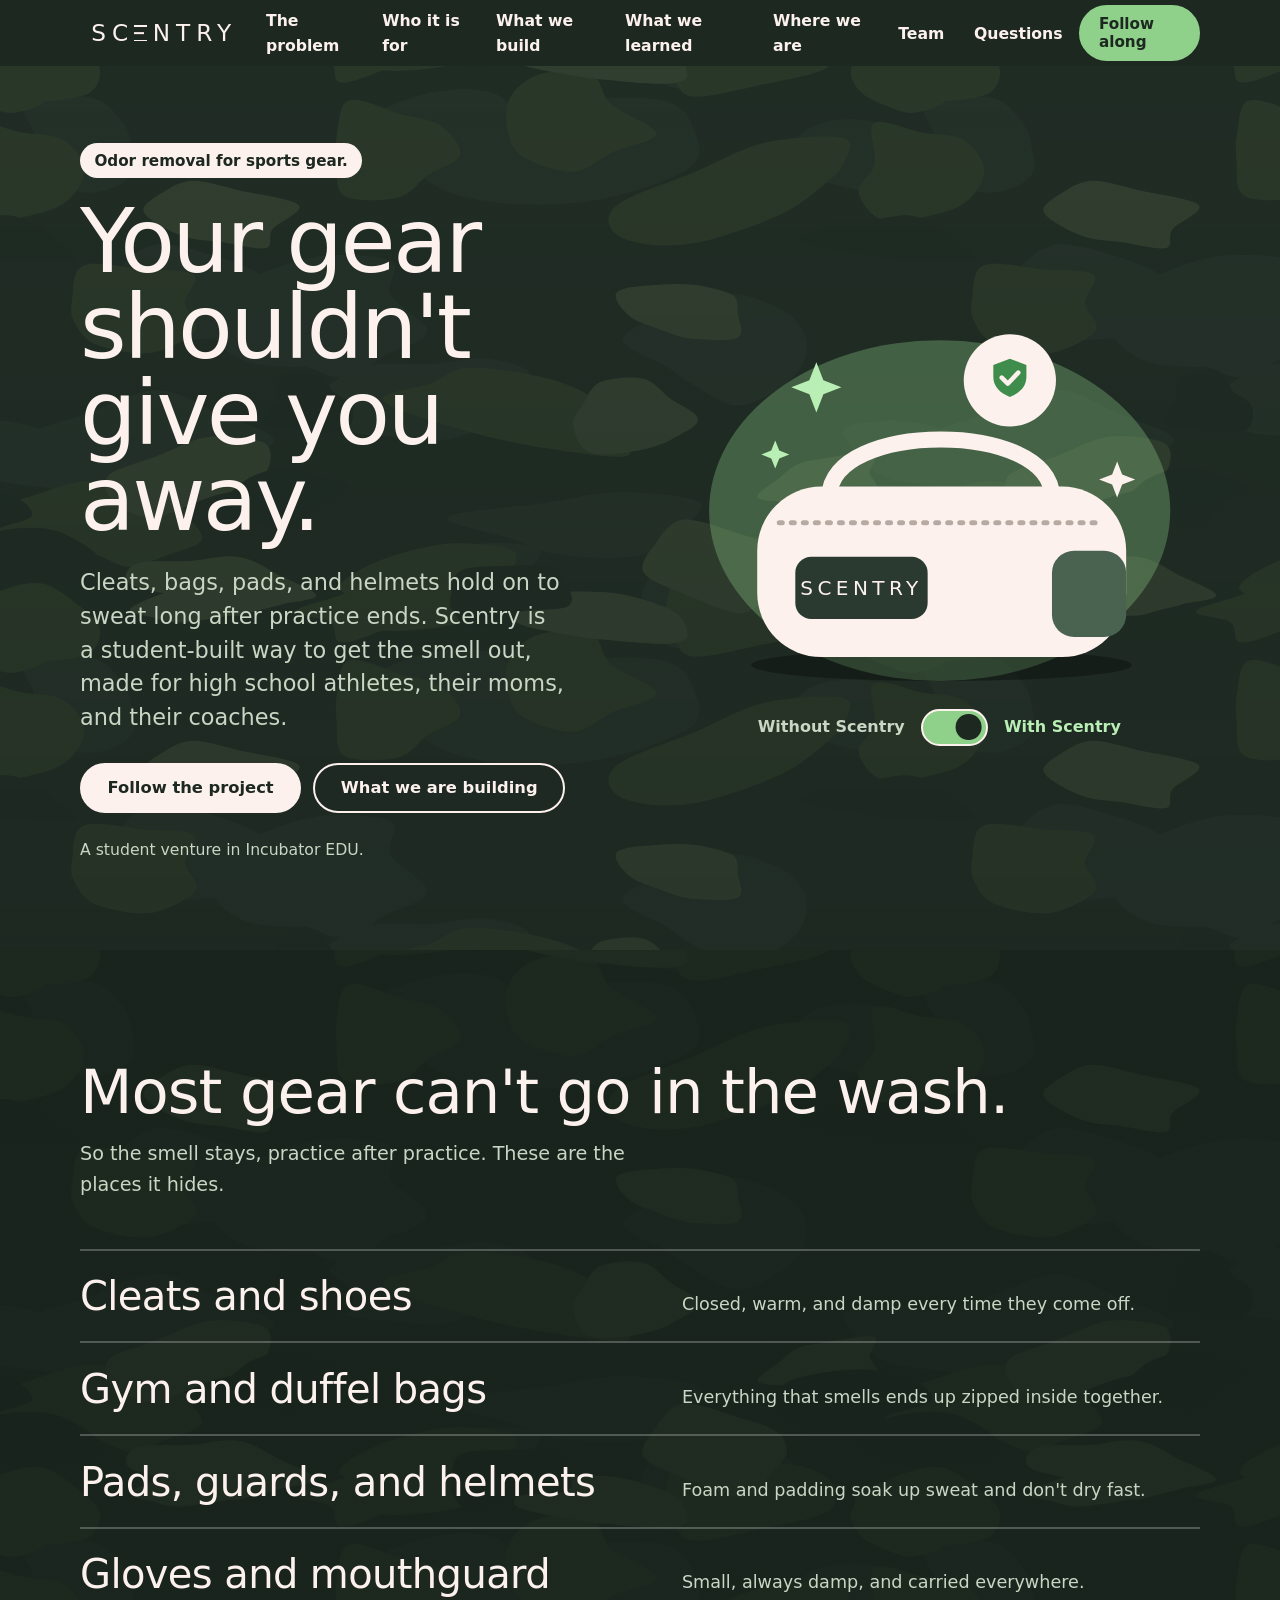
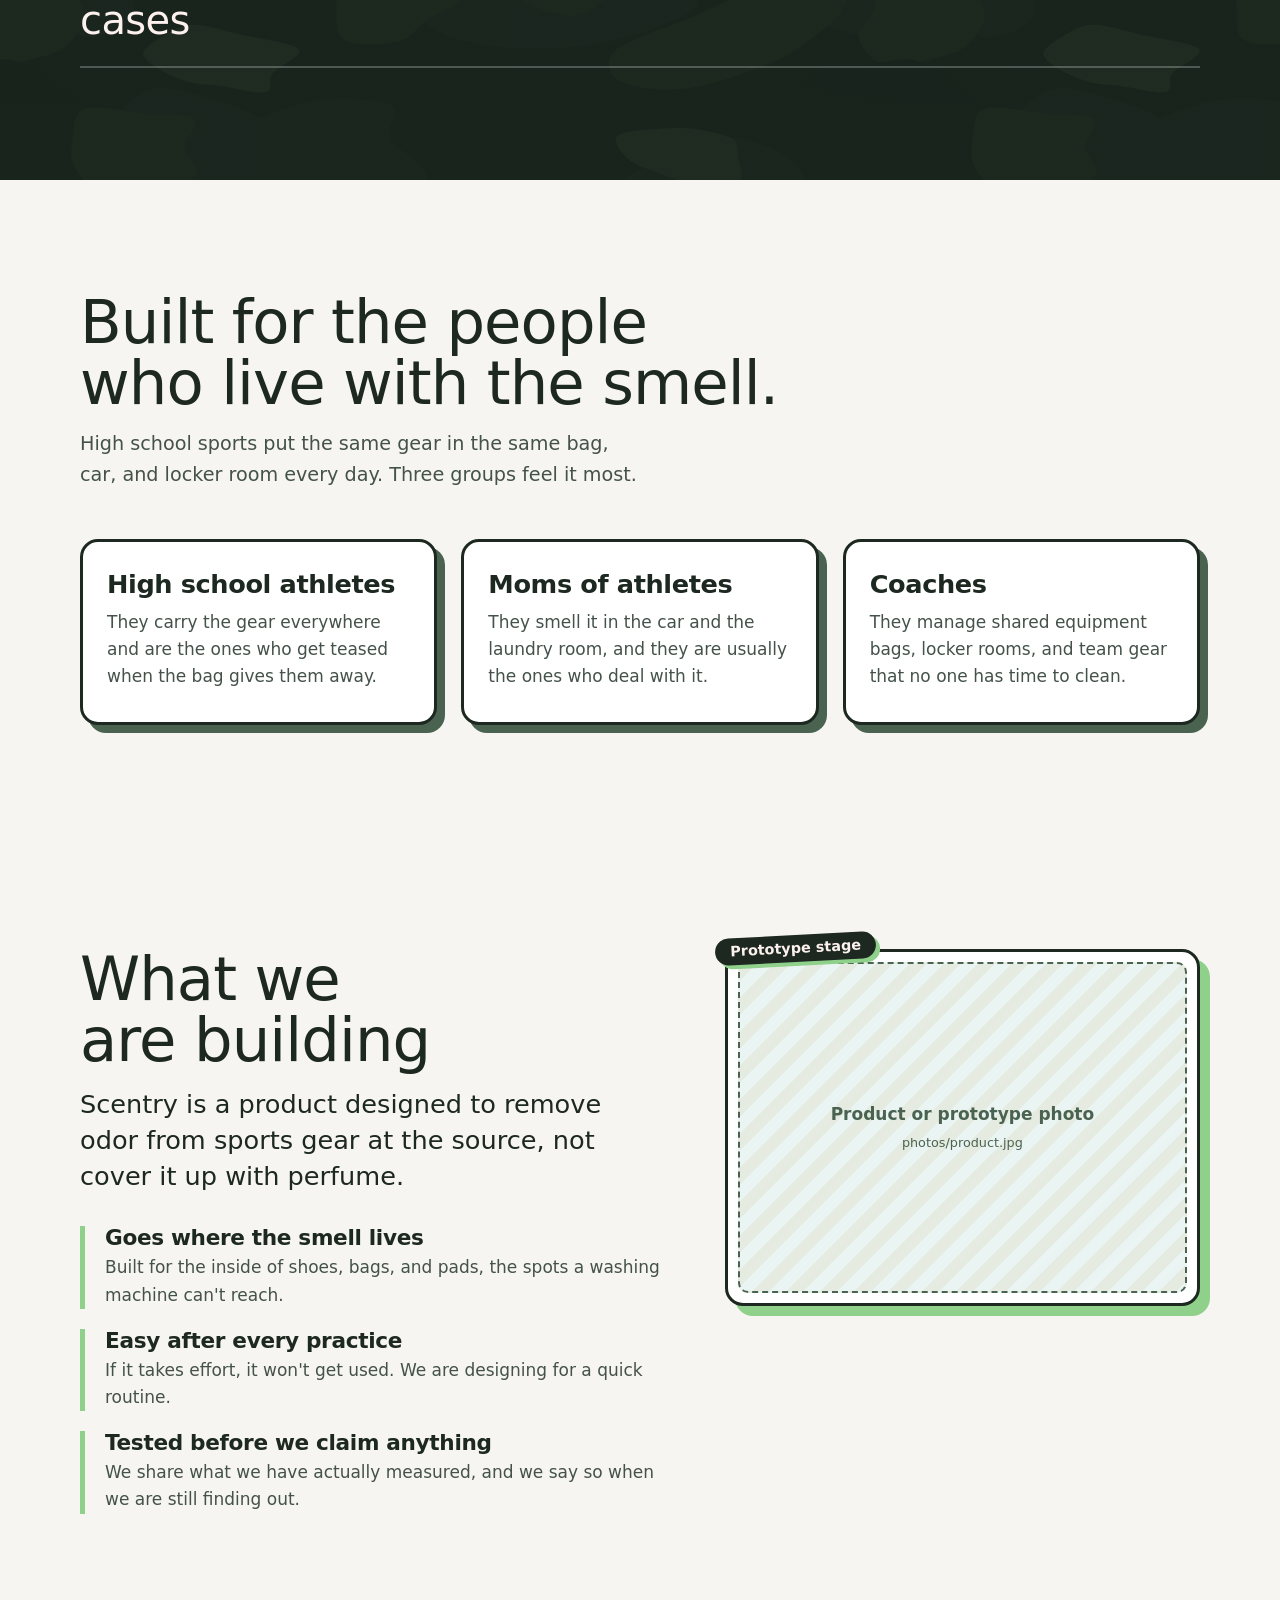
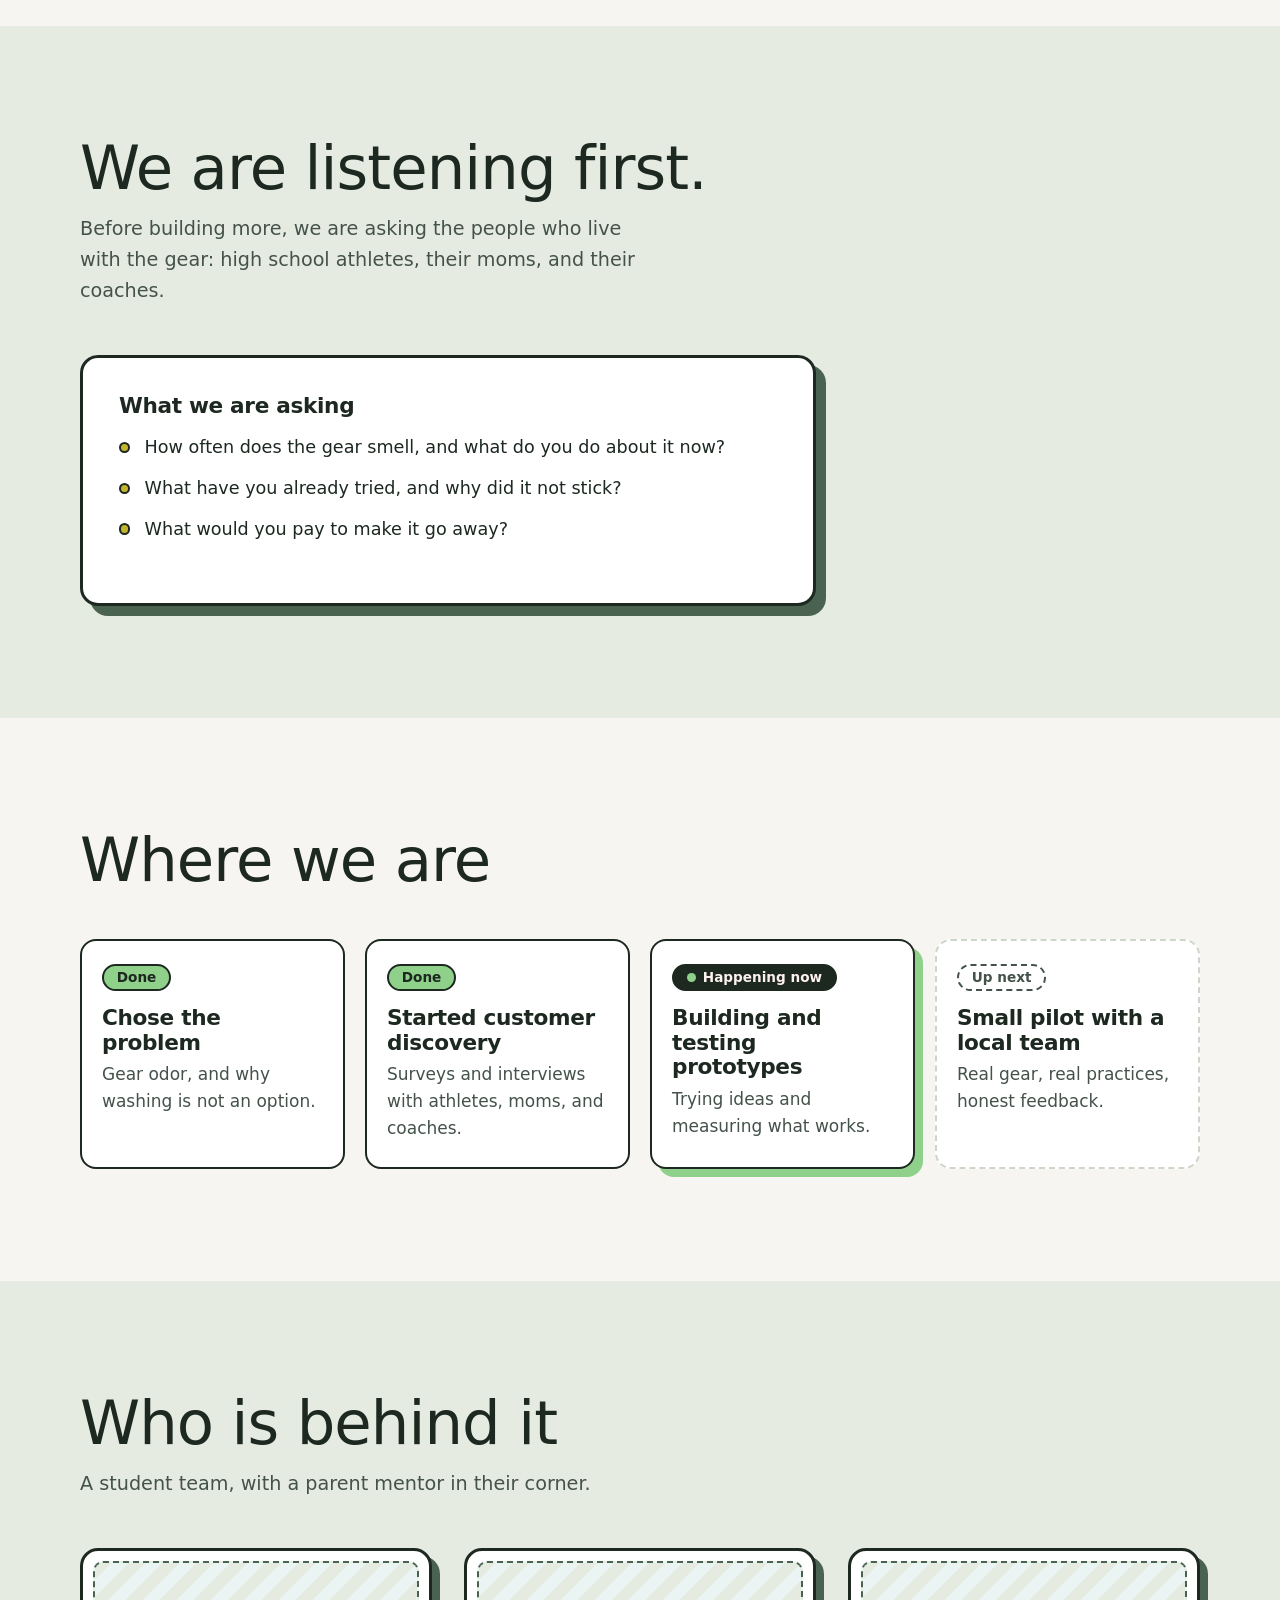
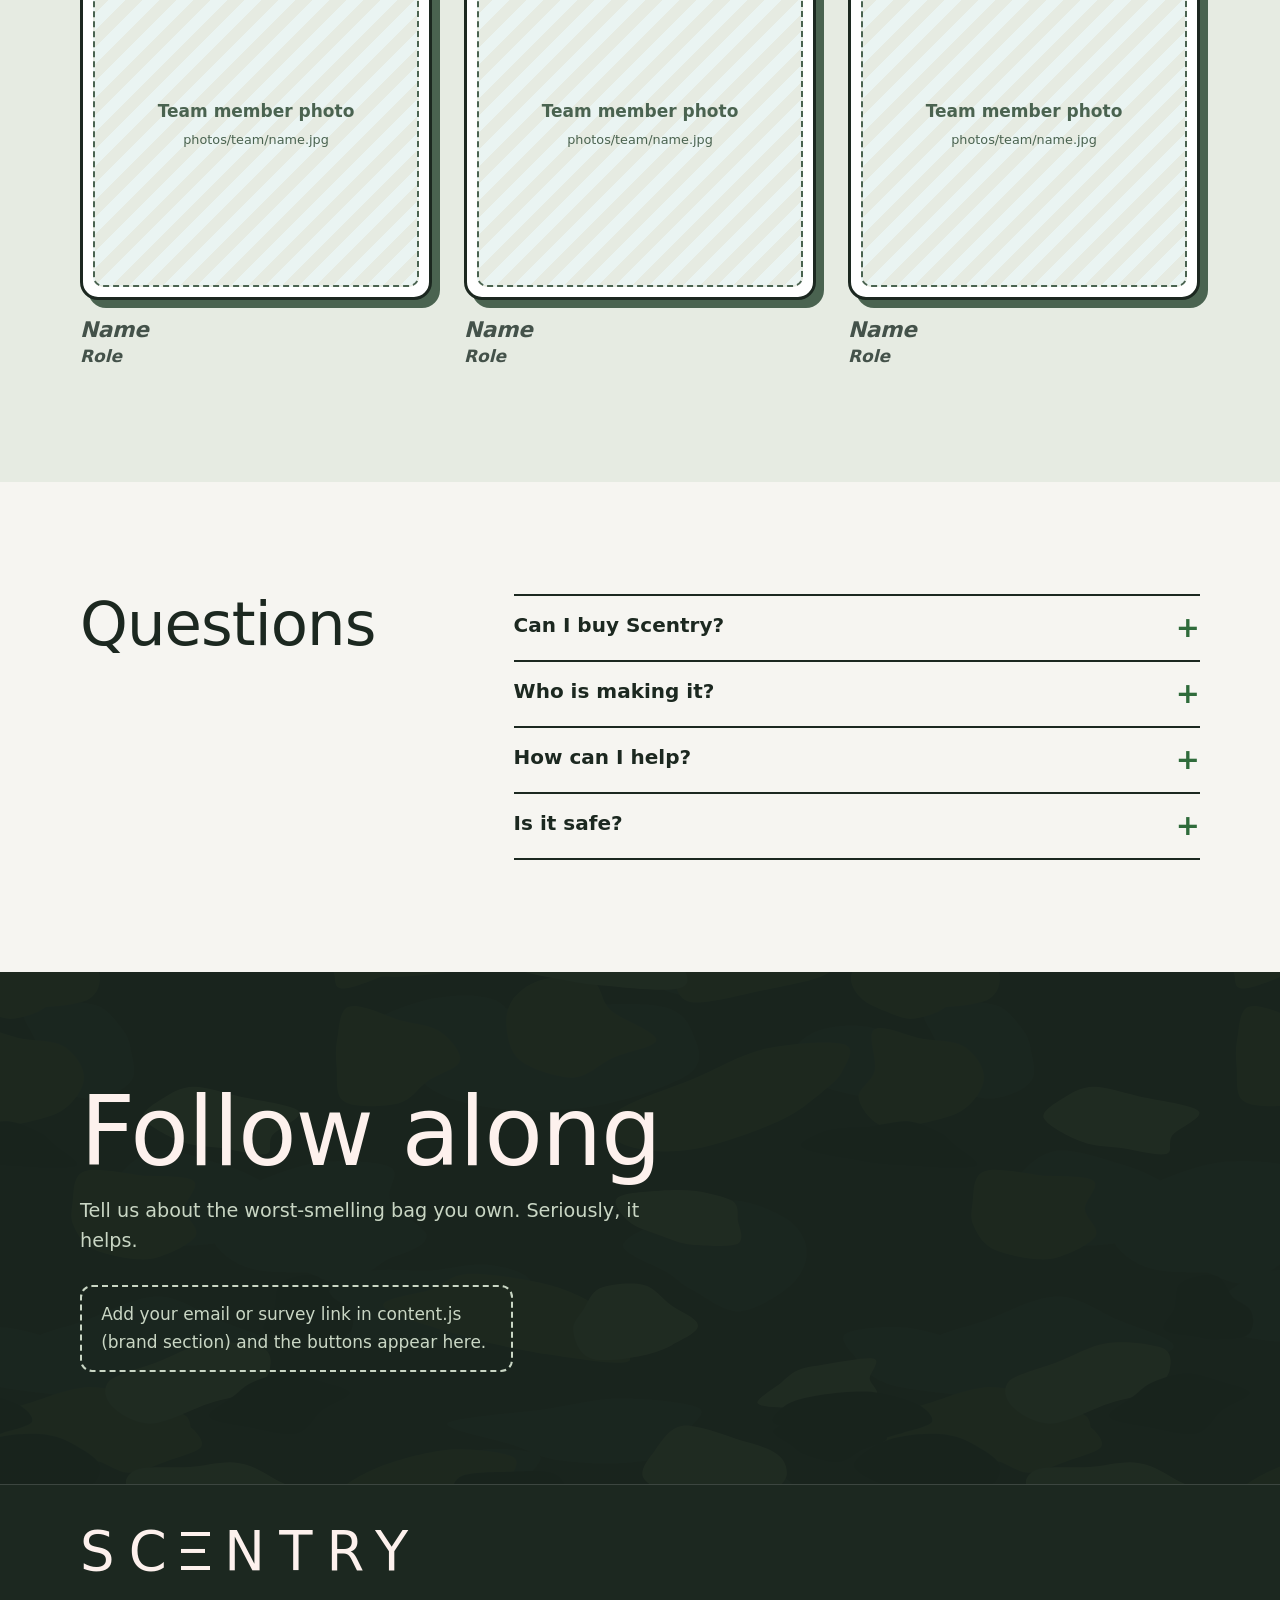
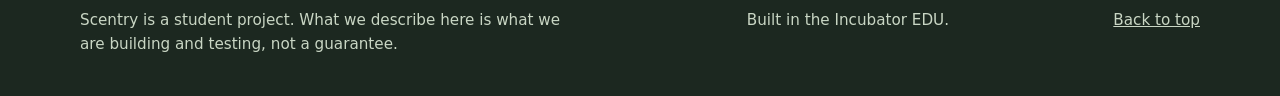
==== index.html @ 091996a0 "Add files via upload" ====
<!doctype html>
<html lang="en">
<head>
  <meta charset="utf-8">
  <meta name="viewport" content="width=device-width, initial-scale=1">
  <title>Scentry | Odor removal for sports gear</title>
  <meta name="description" content="Scentry is a student-built product to remove odor from sports gear: cleats, bags, pads, and helmets. Follow the project and help shape it.">
  <meta name="theme-color" content="#1c2820">
  <meta property="og:type" content="website">
  <meta property="og:title" content="Scentry: odor removal for sports gear">
  <meta property="og:description" content="A student-built way to get the smell out of cleats, bags, pads, and helmets.">
  <link rel="icon" href="data:image/svg+xml,%3Csvg xmlns='http://www.w3.org/2000/svg' viewBox='0 0 32 32'%3E%3Crect width='32' height='32' rx='8' fill='%231c2820'/%3E%3Cpath d='M16 6l9 3.4v6.3c0 5.2-3.6 8.9-9 10.9-5.4-2-9-5.7-9-10.9V9.4z' fill='%238fd08a'/%3E%3Cpath d='M11.6 16l3.2 3.2 5.8-6' fill='none' stroke='%231c2820' stroke-width='2.6' stroke-linecap='round' stroke-linejoin='round'/%3E%3C/svg%3E">
  <link rel="preload" href="fonts/jost-latin-wght-normal.woff2" as="font" type="font/woff2" crossorigin>
  <link rel="stylesheet" href="styles.css">
</head>
<body>
  <div id="app"></div>
  <noscript><p style="padding:2rem;font-family:sans-serif">Scentry is a student-built product to remove odor from sports gear. This site needs JavaScript to display.</p></noscript>
  <script src="content.js"></script>
  <script src="script.js"></script>
</body>
</html>
---- styles.css ----
/* Scentry site styles. You normally never need to edit this file. */
@font-face { font-family: "Jost"; src: url("fonts/jost-latin-wght-normal.woff2") format("woff2"); font-weight: 100 900; font-display: swap; }
@font-face { font-family: "Figtree"; src: url("fonts/figtree-latin-wght-normal.woff2") format("woff2"); font-weight: 300 900; font-display: swap; }

:root {
  --ink: #1c2820; --ink-2: #2b3a30; --ink-3: #4a6350;
  --fresh: #8fd08a; --fresh-deep: #2f6b3b; --funk: #c3b52e;
  --ground: #f6f5f1; --tint: #e6ebe2; --card: #ffffff; --line: #cdd6c8;
  --paper: #fdf1ed; /* the warm white from the logo */
  --text: #1c2820; --muted: #44524a; --on-dark: #fdf1ed; --on-dark-muted: #c9d6c4;
  --font-display: "Jost", "Century Gothic", system-ui, sans-serif;
  --font-body: "Figtree", system-ui, -apple-system, "Segoe UI", sans-serif;
  --spring: cubic-bezier(0.34, 1.56, 0.64, 1);
  --gutter: clamp(1.25rem, 4vw, 2.5rem);
  --camo: url("camo.svg");
}
*, *::before, *::after { box-sizing: border-box; }
html { scroll-behavior: smooth; -webkit-text-size-adjust: 100%; }
body { margin: 0; background: var(--ground); color: var(--text); font: 400 1.0625rem/1.6 var(--font-body); -webkit-font-smoothing: antialiased; }
img, svg { display: block; max-width: 100%; }
h1, h2, h3, p, ul, ol, figure, blockquote { margin: 0; }
ul, ol { padding: 0; list-style: none; }
a { color: inherit; }
[id] { scroll-margin-top: 4.5rem; }
:focus-visible { outline: 3px solid var(--fresh); outline-offset: 3px; border-radius: 4px; }
.dark :focus-visible, .site-header :focus-visible, .hero :focus-visible { outline-color: #b9efb4; }
.sr-only { position: absolute; width: 1px; height: 1px; overflow: hidden; clip: rect(0 0 0 0); white-space: nowrap; }
.skip { position: absolute; left: 1rem; top: -4rem; z-index: 100; padding: 0.7rem 1rem; background: #fff; color: var(--ink); border-radius: 8px; transition: top 0.2s; }
.skip:focus { top: 1rem; }
.wrap { width: min(1120px, 100% - 2 * var(--gutter)); margin-inline: auto; }

h1, h2, h3 { font-family: var(--font-display); letter-spacing: -0.015em; }
h2 { font-size: clamp(2.2rem, 5.2vw, 3.8rem); font-weight: 500; line-height: 1; margin-bottom: 1rem; text-wrap: balance; }
h3 { font-size: 1.35rem; font-weight: 600; line-height: 1.15; }
.lead { font-size: clamp(1.25rem, 2.2vw, 1.6rem); line-height: 1.4; max-width: 34ch; margin: 0.25rem 0 2rem; font-weight: 500; }
.intro { max-width: 46ch; font-size: 1.2rem; color: var(--muted); }
.dark .intro { color: var(--on-dark-muted); }
.section { padding-block: clamp(4rem, 9vw, 7rem); }
.section-head { margin-bottom: clamp(2rem, 4vw, 3rem); }
.tint { background: var(--tint); }
.dark { background: linear-gradient(rgba(20, 30, 24, 0.8), rgba(20, 30, 24, 0.8)), var(--camo) var(--ink); background-size: auto, 900px auto; color: var(--on-dark); }

/* Buttons */
.btn { display: inline-block; padding: 0.85rem 1.6rem; border: 2px solid var(--ink); border-radius: 999px; background: var(--ink); color: var(--on-dark); font: 700 1.02rem/1.2 var(--font-body); text-decoration: none; cursor: pointer; transition: transform 0.25s var(--spring), background-color 0.2s, color 0.2s; }
.btn:hover { transform: translateY(-3px) rotate(-1deg); background: var(--ink-2); }
.btn-ghost { background: transparent; color: var(--ink); }
.btn-ghost:hover { background: var(--ink); color: var(--on-dark); }
.btn-light { background: var(--fresh); border-color: var(--fresh); color: var(--ink); }
.btn-light:hover { background: #b0e5ac; }
.btn-ghost-light { background: transparent; border-color: var(--on-dark); color: var(--on-dark); }
.btn-ghost-light:hover { background: var(--on-dark); color: var(--ink); }
.btn-small { padding: 0.5rem 1.1rem; font-size: 0.95rem; background: var(--fresh); border-color: var(--fresh); color: var(--ink); }
.btn-small:hover { background: #b0e5ac; }
.btn-row { display: flex; flex-wrap: wrap; gap: 0.75rem; margin-top: 1.75rem; }

/* Header */
.site-header { position: sticky; top: 0; z-index: 50; background: var(--ink); color: var(--on-dark); transition: box-shadow 0.25s; }
.site-header.is-scrolled { box-shadow: 0 8px 22px rgba(0, 0, 0, 0.25); }
.header-row { display: flex; align-items: center; justify-content: space-between; min-height: 4rem; gap: 1rem; }
.brand { display: inline-flex; align-items: center; gap: 0.7rem; text-decoration: none; }
.brand .shield { width: 1.6rem; height: 1.6rem; color: var(--fresh); --check: var(--ink); }
/* The wordmark: thin caps, with the E drawn as three bars */
.wordmark { display: inline-block; font: 300 1.45rem/1 var(--font-display); letter-spacing: 0.26em; text-transform: uppercase; color: var(--paper); white-space: nowrap; }
.wordmark .e-mark { position: relative; display: inline-block; vertical-align: baseline; width: 0.54em; height: 0.7em; margin-right: 0.26em; }
.wordmark .e-mark i { position: absolute; left: 0; width: 100%; height: 0.075em; min-height: 1.5px; background: currentColor; }
.wordmark .e-mark i:nth-child(1) { top: 0; }
.wordmark .e-mark i:nth-child(2) { top: 50%; width: 82%; transform: translateY(-50%); }
.wordmark .e-mark i:nth-child(3) { bottom: 0; }
.site-nav ul { display: flex; align-items: center; gap: 0.25rem; }
.site-nav a:not(.btn) { display: block; padding: 0.5rem 0.8rem; border-radius: 999px; text-decoration: none; font-weight: 600; font-size: 0.98rem; transition: background-color 0.2s; }
.site-nav a:not(.btn):hover { background: rgba(255, 255, 255, 0.12); }
.nav-toggle { display: none; width: 2.75rem; height: 2.75rem; border: 0; border-radius: 10px; background: transparent; color: inherit; cursor: pointer; align-items: center; justify-content: center; }
.bars, .bars::before, .bars::after { display: block; width: 22px; height: 2px; background: currentColor; border-radius: 2px; transition: transform 0.25s var(--spring), background-color 0.2s; }
.bars { position: relative; }
.bars::before, .bars::after { content: ""; position: absolute; left: 0; }
.bars::before { top: -7px; } .bars::after { top: 7px; }
.nav-toggle[aria-expanded="true"] .bars { background: transparent; }
.nav-toggle[aria-expanded="true"] .bars::before { transform: translateY(7px) rotate(45deg); }
.nav-toggle[aria-expanded="true"] .bars::after { transform: translateY(-7px) rotate(-45deg); }

/* Hero: the funky bag, then Scentry */
.hero { position: relative; overflow: hidden; padding-block: clamp(2.5rem, 6vw, 5rem) clamp(3rem, 7vw, 5.5rem); background: linear-gradient(rgba(20, 30, 24, 0.5), rgba(20, 30, 24, 0.62)), var(--camo) var(--ink-2); background-size: auto, 900px auto; color: var(--on-dark); }
.hero-grid { position: relative; display: grid; grid-template-columns: minmax(0, 1.05fr) minmax(0, 1fr); gap: clamp(1.5rem, 4vw, 4rem); align-items: center; }
.hero-kicker { display: inline-block; margin-bottom: 1.25rem; padding: 0.35rem 0.9rem; border-radius: 999px; background: var(--paper); color: var(--ink); font-weight: 700; font-size: 0.95rem; }
.hero-inc { margin-top: 1.5rem; color: var(--on-dark-muted); font-size: 0.98rem; }
h1 { font-size: clamp(3rem, 7vw, 5.6rem); font-weight: 500; line-height: 0.96; letter-spacing: -0.03em; margin-bottom: 1.5rem; text-wrap: balance; }
.hero-text { max-width: 34ch; font-size: clamp(1.15rem, 2vw, 1.4rem); line-height: 1.5; color: var(--on-dark-muted); }
.hero .btn { background: var(--paper); border-color: var(--paper); color: var(--ink); }
.hero .btn:hover { background: #fff; }
.hero .btn-ghost { background: transparent; color: var(--paper); }
.hero .btn-ghost:hover { background: var(--paper); color: var(--ink); }
.hero-stage { position: relative; }
.bag-art { width: 100%; height: auto; overflow: visible; }
.bag-label { font: 500 20px var(--font-display); letter-spacing: 0.22em; fill: var(--paper); }
.halo { fill: var(--funk); opacity: 0.3; transition: fill 0.7s, opacity 0.7s; }
.fume { stroke: var(--funk); stroke-dasharray: 100; stroke-dashoffset: 0; opacity: 0.9; transition: stroke-dashoffset 0.8s ease-in calc(var(--i) * 90ms), opacity 0.5s ease-in calc(var(--i) * 90ms + 0.4s);
  animation: draw 1.1s ease-out calc(var(--i) * 140ms) backwards, sway 3.4s ease-in-out calc(var(--i) * -0.7s) infinite; }
.fresh { opacity: 0; transition: opacity 0.3s; }
.badge { transform: scale(0); transform-box: fill-box; transform-origin: center; transition: transform 0.35s ease-in; }
.spark { transform: scale(0); transform-box: fill-box; transform-origin: center; transition: transform 0.4s ease-in; }
[data-state="fresh"] .halo { fill: var(--fresh); opacity: 0.32; }
[data-state="fresh"] .fume { stroke-dashoffset: 100; opacity: 0; animation: none; }
[data-state="fresh"] .fresh { opacity: 1; }
[data-state="fresh"] .badge { transform: scale(1); transition: transform 0.6s var(--spring) 0.45s; }
[data-state="fresh"] .spark { transform: scale(1); animation: twinkle 2.2s ease-in-out 1.2s infinite; transition: transform 0.6s var(--spring) 0.7s; }
[data-state="fresh"] .s2 { animation-delay: 1.7s; } [data-state="fresh"] .s3 { animation-delay: 2.1s; }
@keyframes draw { from { stroke-dashoffset: 100; } to { stroke-dashoffset: 0; } }
@keyframes sway { 0%, 100% { transform: translateX(-5px); } 50% { transform: translateX(6px); } }
@keyframes twinkle { 0%, 100% { transform: scale(1) rotate(0); } 50% { transform: scale(0.7) rotate(14deg); } }
.toggle-row { display: flex; align-items: center; justify-content: center; gap: 1rem; margin-top: 0.5rem; font: 700 1rem/1 var(--font-body); }
.toggle-side { cursor: pointer; color: var(--on-dark-muted); transition: color 0.25s; }
[data-state="funk"] [data-side="funk"], [data-state="fresh"] [data-side="fresh"] { color: #fff; }
[data-state="fresh"] [data-side="fresh"] { color: #b9efb4; }
.switch { position: relative; width: 4.2rem; height: 2.3rem; padding: 0; border: 2px solid var(--paper); border-radius: 999px; background: var(--funk); cursor: pointer; transition: background-color 0.4s; }
.switch[aria-checked="true"] { background: var(--fresh); }
.knob { position: absolute; top: 0.2rem; left: 0.22rem; width: 1.6rem; height: 1.6rem; border-radius: 50%; background: var(--ink); transition: transform 0.45s var(--spring); }
.switch[aria-checked="true"] .knob { transform: translateX(1.85rem); }

/* Problem */
.gear-list { border-top: 2px solid rgba(243, 247, 247, 0.25); }
.gear { display: grid; grid-template-columns: minmax(0, 1.1fr) minmax(0, 1fr); gap: 1rem 2rem; align-items: baseline; padding: 1.4rem 0; border-bottom: 2px solid rgba(243, 247, 247, 0.25); transition: padding-left 0.35s var(--spring), background-color 0.25s; }
.gear:hover { padding-left: 1rem; background: rgba(255, 255, 255, 0.05); }
.gear h3 { font-size: clamp(1.6rem, 3.6vw, 2.5rem); font-weight: 500; }
.gear p { color: var(--on-dark-muted); font-size: 1.1rem; }

/* Audience */
.groups { display: grid; grid-template-columns: repeat(auto-fit, minmax(250px, 1fr)); gap: 1.5rem; }
.group { padding: 1.75rem 1.5rem 2rem; background: var(--card); border: 3px solid var(--ink); border-radius: 18px; box-shadow: 8px 8px 0 var(--ink-3); transition: transform 0.3s var(--spring); }
.group:hover { transform: translate(-3px, -4px) rotate(-0.6deg); }
.group h3 { margin-bottom: 0.6rem; font-size: 1.6rem; }
.group p { color: var(--muted); }

/* Product */
.product-grid { display: grid; grid-template-columns: minmax(0, 1.1fr) minmax(0, 0.9fr); gap: clamp(2rem, 5vw, 4.5rem); align-items: start; }
.goals { display: grid; gap: 1.25rem; }
.goals li { padding-left: 1.25rem; border-left: 5px solid var(--fresh); }
.goals h3 { margin-bottom: 0.2rem; }
.goals p { color: var(--muted); }
.product-photo { position: relative; }
.status-badge { position: absolute; left: -0.6rem; top: -0.9rem; z-index: 2; padding: 0.4rem 0.95rem; border-radius: 999px; background: var(--ink); color: var(--on-dark); font: 700 0.9rem/1 var(--font-body); transform: rotate(-3deg); box-shadow: 4px 4px 0 var(--fresh); }
.slot { position: relative; overflow: hidden; aspect-ratio: 4 / 3; border-radius: 18px; background: var(--card); border: 3px solid var(--ink); box-shadow: 10px 10px 0 var(--fresh); }
.slot img { position: absolute; inset: 0; width: 100%; height: 100%; object-fit: cover; }
.slot-empty { position: absolute; inset: 10px; display: flex; flex-direction: column; align-items: center; justify-content: center; gap: 0.3rem; border: 2px dashed var(--ink-3); border-radius: 10px; background: repeating-linear-gradient(135deg, var(--tint) 0 12px, #eaf4f2 12px 24px); color: var(--ink-3); font-weight: 700; text-align: center; padding: 0.5rem; }
.slot-empty small { font-weight: 500; font-size: 0.8rem; }
.slot.has-photo .slot-empty { display: none; }

/* Learning */
.stats { display: grid; grid-template-columns: repeat(auto-fit, minmax(180px, 1fr)); gap: 1.5rem; margin-bottom: 2.5rem; }
.stat-n { display: block; font: 400 clamp(3rem, 7vw, 4.8rem)/0.95 var(--font-display); color: var(--fresh-deep); }
.stat-l { font-weight: 600; color: var(--muted); }
.ask { max-width: 46rem; padding: clamp(1.5rem, 3vw, 2.25rem); background: var(--card); border: 3px solid var(--ink); border-radius: 18px; box-shadow: 10px 10px 0 var(--ink-3); }
.ask h3 { margin-bottom: 0.9rem; }
.ask ul { display: grid; gap: 0.8rem; margin-bottom: 1.5rem; }
.ask li { position: relative; padding-left: 1.6rem; font-size: 1.1rem; }
.ask li::before { content: ""; position: absolute; left: 0; top: 0.5em; width: 0.7rem; height: 0.7rem; border-radius: 50%; background: var(--funk); border: 2px solid var(--ink); }
.quotes { display: grid; grid-template-columns: repeat(auto-fit, minmax(260px, 1fr)); gap: 1.5rem; margin-top: 2.5rem; }
.quote blockquote { font: 500 1.35rem/1.3 var(--font-display); }
.quote figcaption { margin-top: 0.6rem; color: var(--muted); font-weight: 600; }

/* Progress */
.steps { display: grid; grid-template-columns: repeat(auto-fit, minmax(210px, 1fr)); gap: 1.25rem; }
.step { position: relative; padding: 1.4rem 1.25rem 1.5rem; background: var(--card); border: 2px solid var(--line); border-radius: 16px; }
.step h3 { margin: 0.9rem 0 0.35rem; }
.step p { color: var(--muted); }
.step-tag { display: inline-block; padding: 0.3rem 0.8rem; border-radius: 999px; border: 2px solid var(--ink); font: 700 0.85rem/1 var(--font-body); }
.step-done { border-color: var(--ink); } .step-done .step-tag { background: var(--fresh); }
.step-now { border-color: var(--ink); box-shadow: 8px 8px 0 var(--fresh); } .step-now .step-tag { background: var(--ink); color: var(--on-dark); }
.step-now .step-tag::before { content: ""; display: inline-block; width: 0.55rem; height: 0.55rem; margin-right: 0.45rem; border-radius: 50%; background: var(--fresh); animation: blink 1.6s ease-in-out infinite; }
@keyframes blink { 50% { opacity: 0.25; } }
.step-next { border-style: dashed; } .step-next .step-tag { border-style: dashed; color: var(--muted); border-color: var(--muted); }

/* Team */
.members { display: grid; grid-template-columns: repeat(auto-fit, minmax(220px, 1fr)); gap: 2rem; }
.member h3 { margin-top: 1.1rem; }
.member p { color: var(--muted); font-weight: 600; }
.member .slot { aspect-ratio: 1; box-shadow: 8px 8px 0 var(--ink-3); }
.ph-text { color: var(--muted) !important; font-style: italic; }

/* FAQ */
.faq-grid { display: grid; grid-template-columns: minmax(0, 0.7fr) minmax(0, 1.3fr); gap: clamp(1.5rem, 5vw, 4rem); align-items: start; }
.faq-item { border-top: 2px solid var(--ink); }
.faq-item:last-child { border-bottom: 2px solid var(--ink); }
.faq-item summary { display: flex; justify-content: space-between; gap: 1rem; padding: 1.1rem 0; cursor: pointer; font: 600 1.25rem/1.25 var(--font-display); list-style: none; }
.faq-item summary::-webkit-details-marker { display: none; }
.faq-item summary::after { content: "+"; font-size: 1.8rem; line-height: 1; color: var(--fresh-deep); transition: transform 0.3s var(--spring); }
.faq-item[open] summary::after { transform: rotate(45deg); }
.faq-item p { padding: 0 2rem 1.3rem 0; color: var(--muted); max-width: 52ch; }

/* Contact */
.contact h2 { font-size: clamp(2.8rem, 8vw, 6rem); font-weight: 400; }
.ph-note { padding: 0.9rem 1.2rem; border: 2px dashed var(--on-dark-muted); border-radius: 12px; color: var(--on-dark-muted); max-width: 40ch; }

.site-footer { background: var(--ink); color: var(--on-dark-muted); border-top: 1px solid rgba(255, 255, 255, 0.14); padding-block: 2.5rem; font-size: 0.95rem; }
.footer-mark { margin-bottom: 1.75rem; }
.footer-mark .wordmark { font-size: clamp(1.6rem, 6vw, 3.4rem); }
.footer-row { display: flex; flex-wrap: wrap; justify-content: space-between; gap: 0.75rem 2rem; }
.footer-row p { max-width: 52ch; }

.hide-empty .slot:not(.has-photo) { display: none; }
.hide-empty .product-photo:not(:has(.has-photo)) { display: none; }
.hide-empty .product-grid:not(:has(.has-photo)) { grid-template-columns: 1fr; }

@media (max-width: 900px) {
  .nav-toggle { display: inline-flex; }
  .site-nav { position: absolute; left: 0; right: 0; top: 100%; display: none; background: var(--ink); padding: 0.5rem var(--gutter) 1.25rem; box-shadow: 0 14px 22px rgba(0, 0, 0, 0.3); }
  .site-nav.is-open { display: block; }
  .site-nav ul { flex-direction: column; align-items: stretch; }
  .site-nav .btn { text-align: center; margin-top: 0.5rem; }
  .hero-grid, .product-grid, .faq-grid { grid-template-columns: 1fr; }
  .gear { grid-template-columns: 1fr; gap: 0.3rem; }
  .gear:hover { padding-left: 0; background: none; }
}
@media (prefers-reduced-motion: reduce) {
  *, *::before, *::after { transition: none !important; animation: none !important; scroll-behavior: auto !important; }
  [data-state="fresh"] .spark { transform: scale(1); }
}
@media print { .site-header, .hero-stage, .skip { display: none !important; } body { background: #fff; } .dark { background: #fff; color: #000; } }
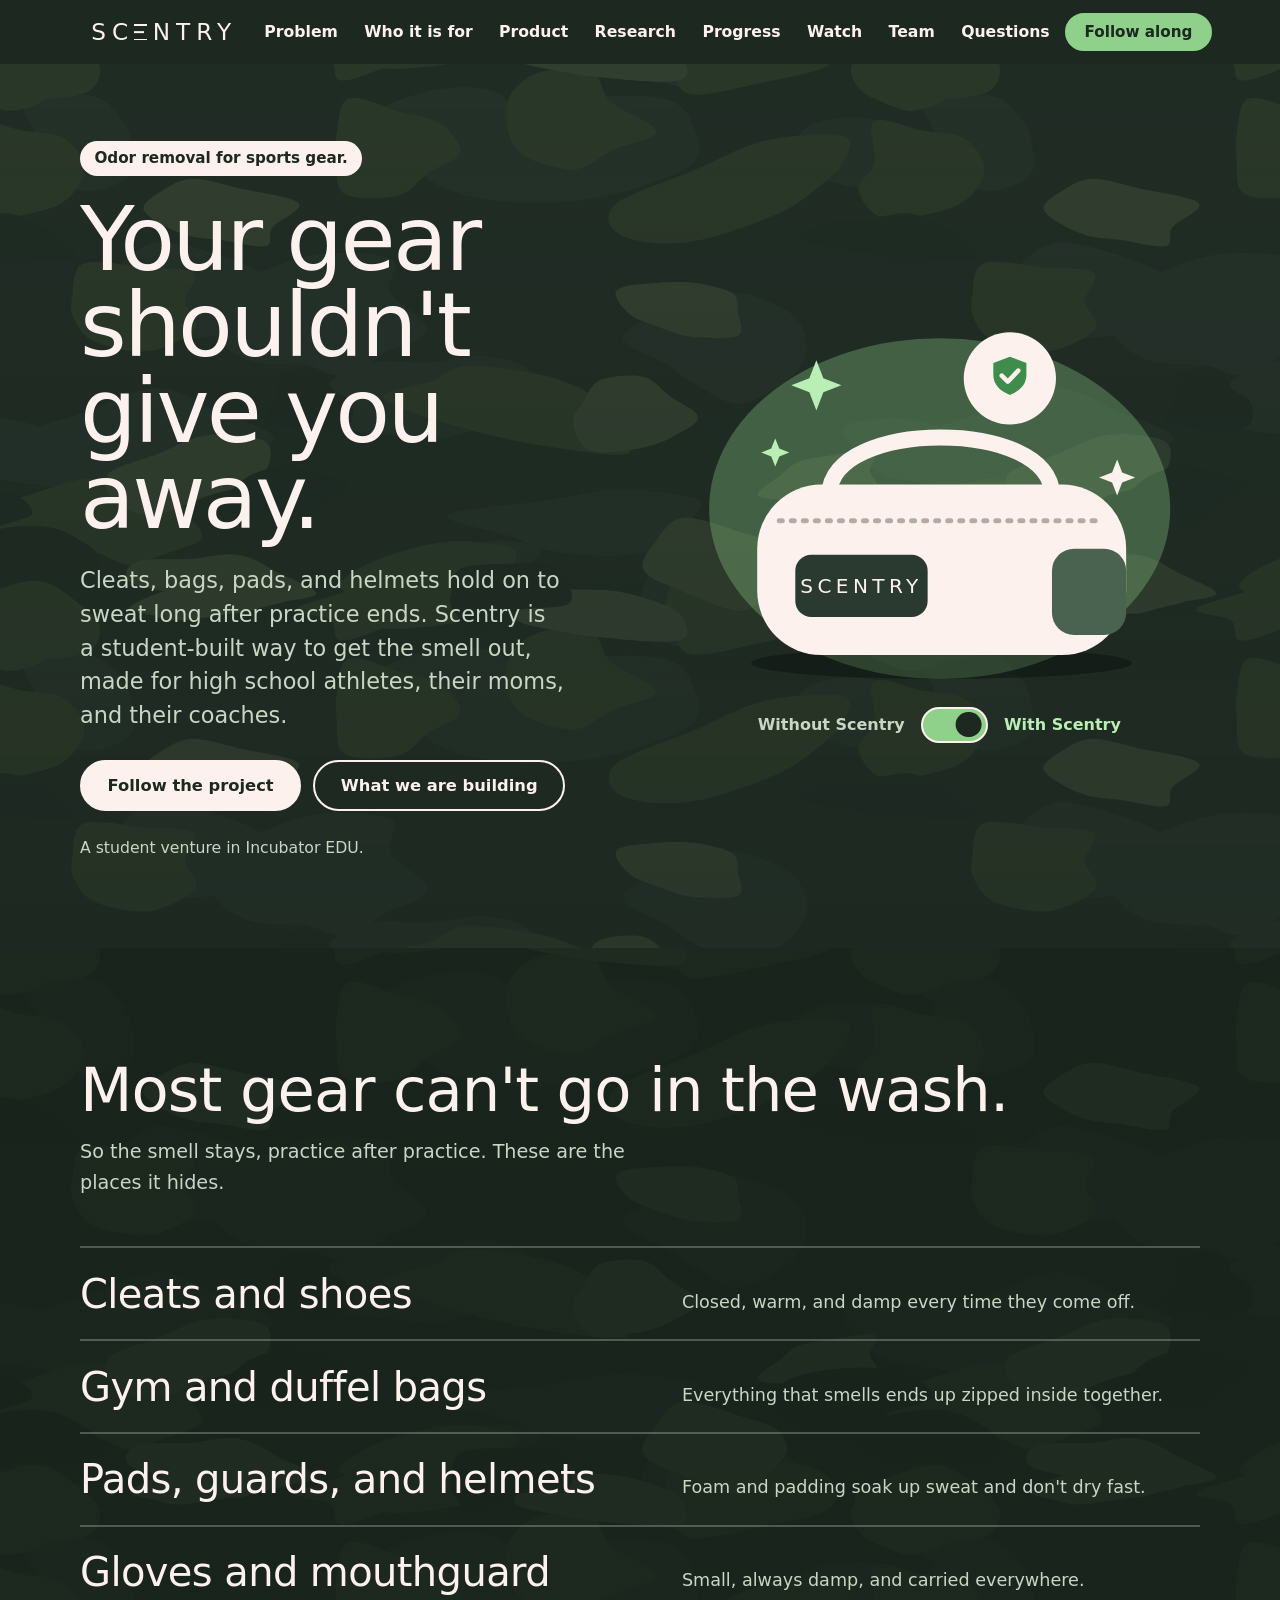
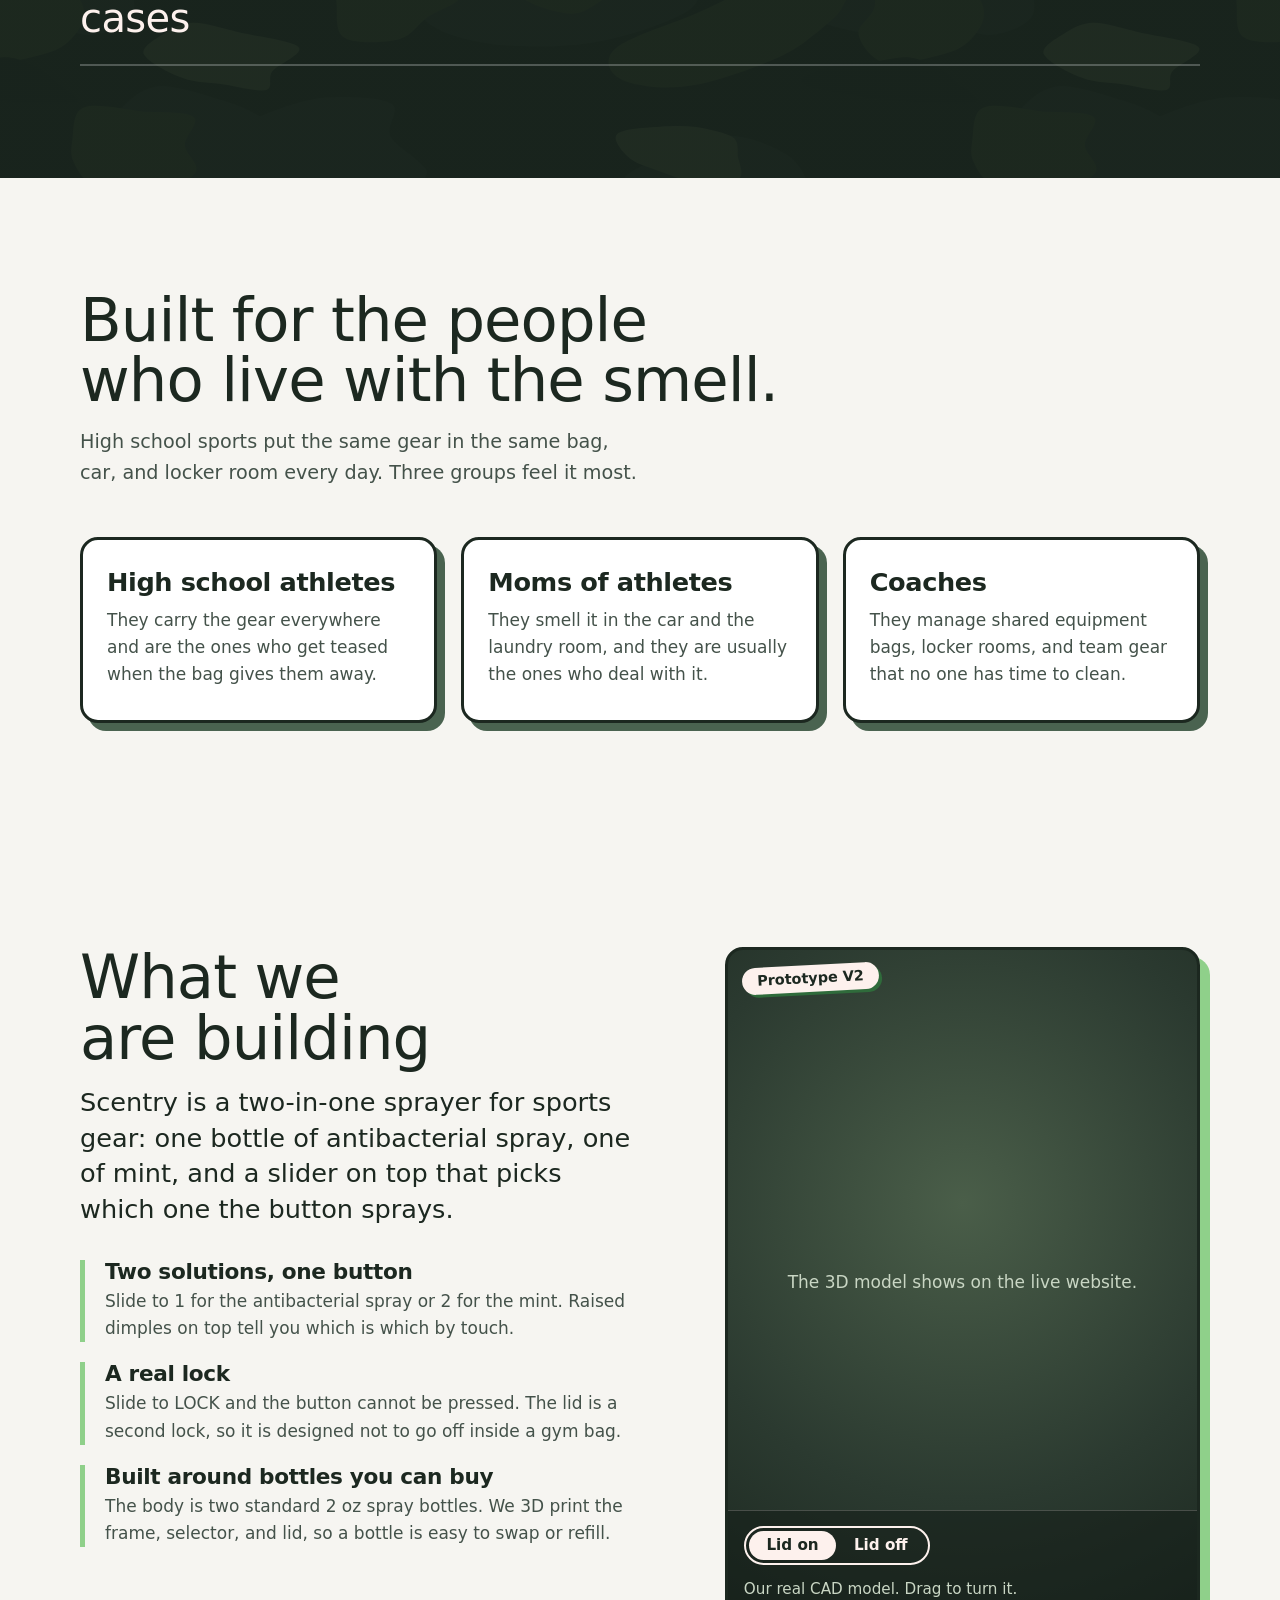
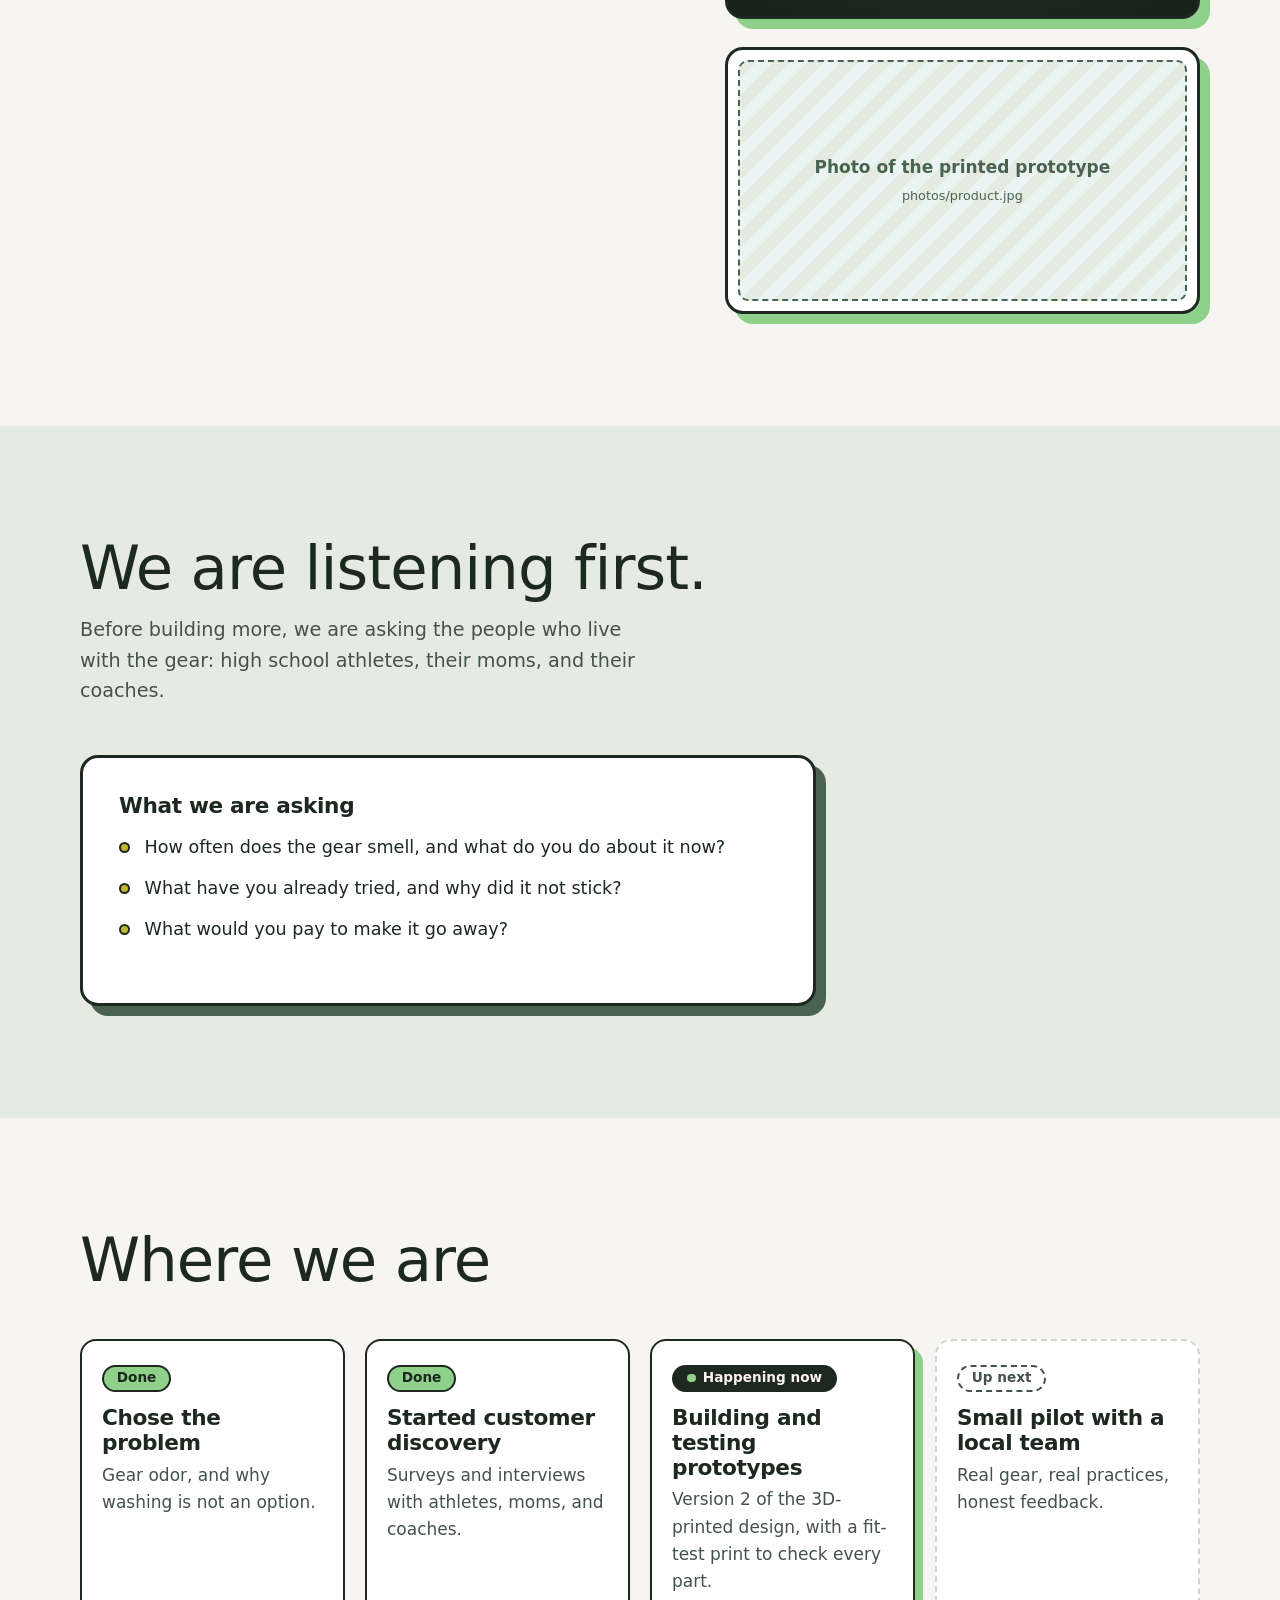
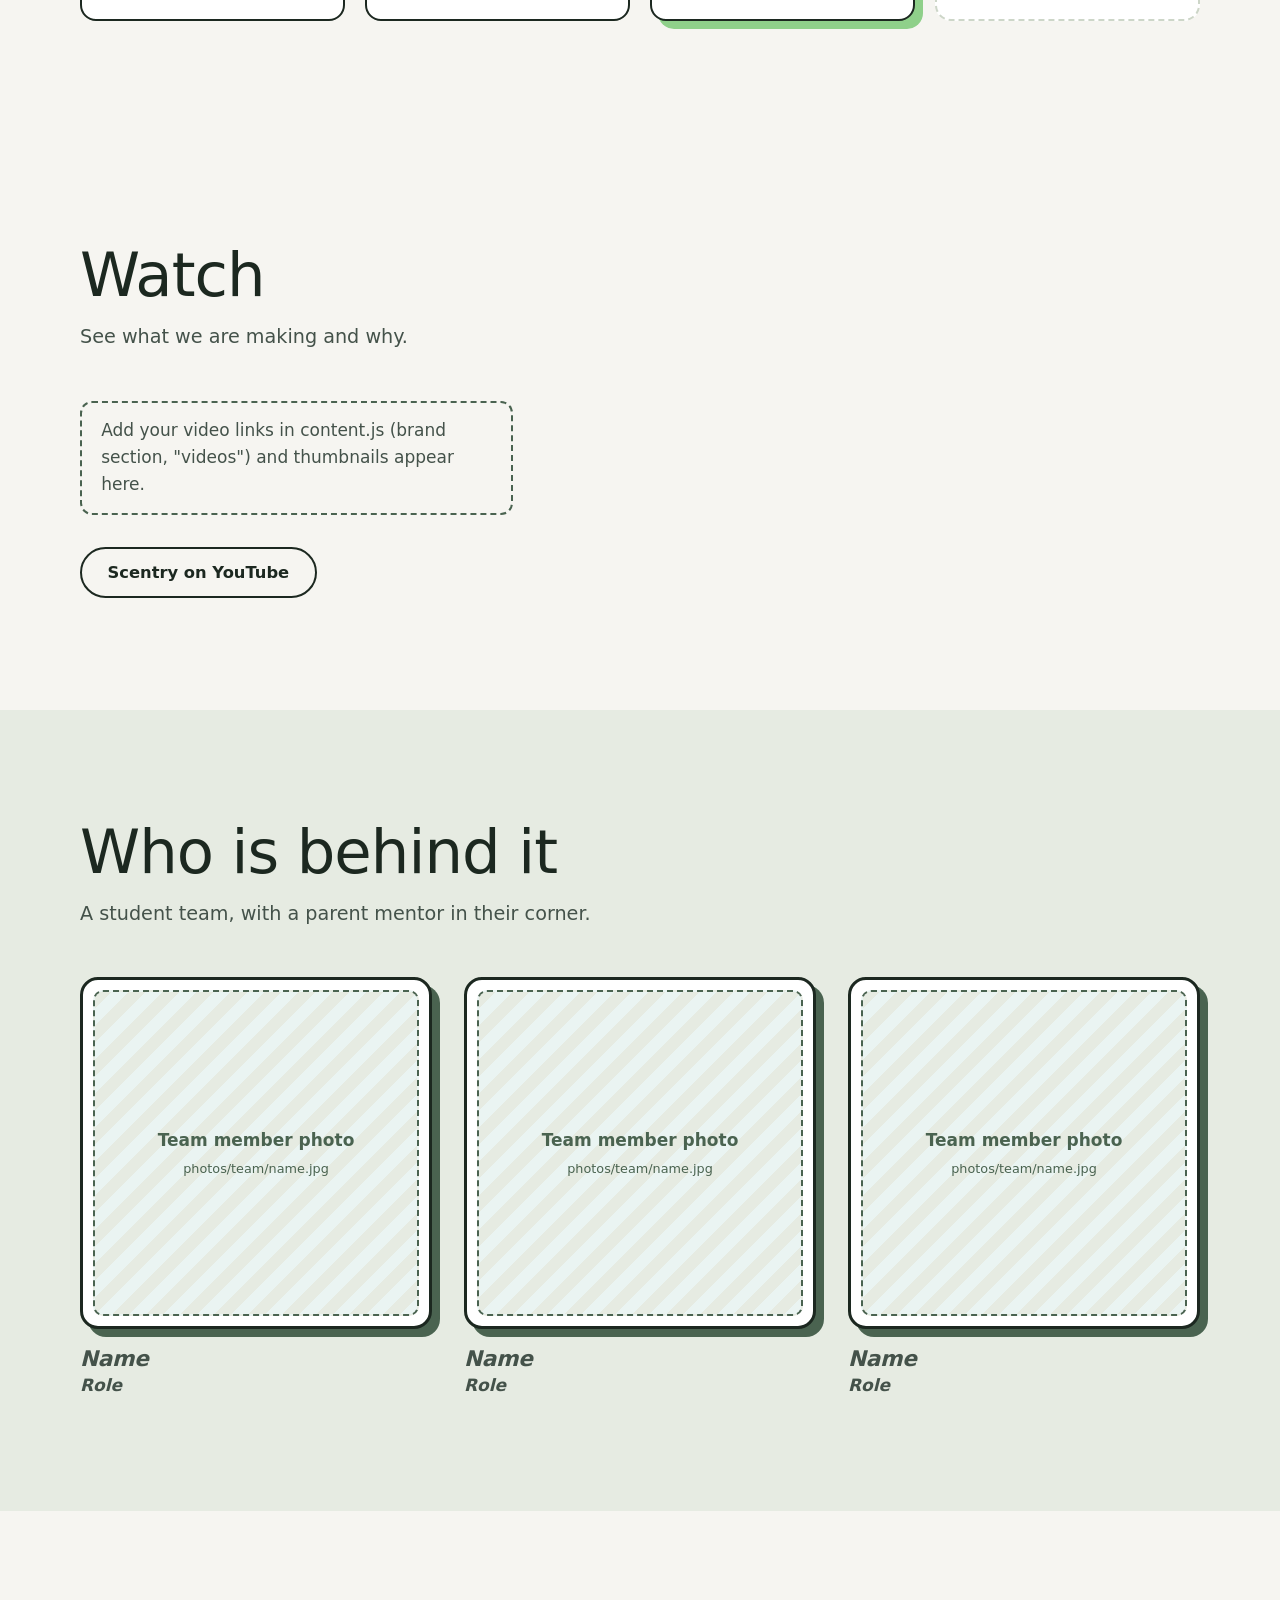
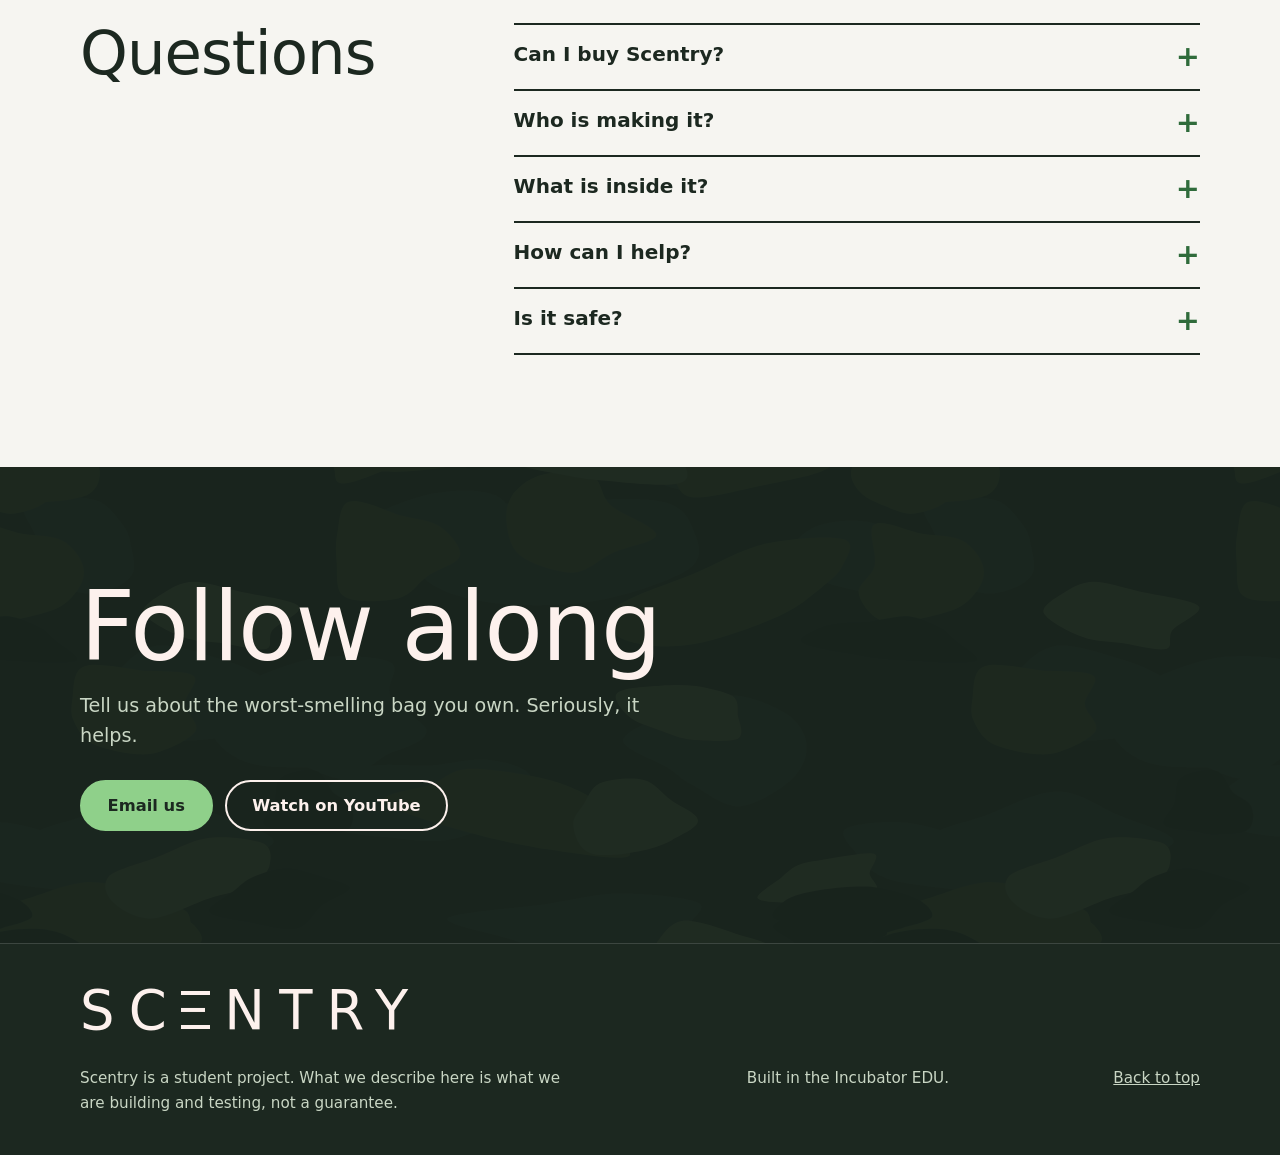
==== commit 3ecece14: "Add files via upload" ====
--- a/index.html
+++ b/index.html
@@ -16,7 +16,9 @@
 <body>
   <div id="app"></div>
   <noscript><p style="padding:2rem;font-family:sans-serif">Scentry is a student-built product to remove odor from sports gear. This site needs JavaScript to display.</p></noscript>
+  <script type="importmap">{"imports":{"three":"./vendor/three.module.min.js"}}</script>
   <script src="content.js"></script>
   <script src="script.js"></script>
+  <script type="module" src="viewer.js"></script>
 </body>
 </html>
--- a/styles.css
+++ b/styles.css
@@ -67,7 +67,8 @@
 .wordmark .e-mark i:nth-child(2) { top: 50%; width: 82%; transform: translateY(-50%); }
 .wordmark .e-mark i:nth-child(3) { bottom: 0; }
 .site-nav ul { display: flex; align-items: center; gap: 0.25rem; }
-.site-nav a:not(.btn) { display: block; padding: 0.5rem 0.8rem; border-radius: 999px; text-decoration: none; font-weight: 600; font-size: 0.98rem; transition: background-color 0.2s; }
+.site-nav a { white-space: nowrap; }
+.site-nav a:not(.btn) { display: block; padding: 0.5rem 0.7rem; border-radius: 999px; text-decoration: none; font-weight: 600; font-size: 0.98rem; transition: background-color 0.2s; }
 .site-nav a:not(.btn):hover { background: rgba(255, 255, 255, 0.12); }
 .nav-toggle { display: none; width: 2.75rem; height: 2.75rem; border: 0; border-radius: 10px; background: transparent; color: inherit; cursor: pointer; align-items: center; justify-content: center; }
 .bars, .bars::before, .bars::after { display: block; width: 22px; height: 2px; background: currentColor; border-radius: 2px; transition: transform 0.25s var(--spring), background-color 0.2s; }
@@ -144,6 +145,32 @@
 .slot-empty small { font-weight: 500; font-size: 0.8rem; }
 .slot.has-photo .slot-empty { display: none; }
 
+/* 3D viewer */
+.product-media { display: grid; gap: 1.75rem; }
+.viewer { position: relative; border: 3px solid var(--ink); border-radius: 18px; background: radial-gradient(circle at 50% 38%, #4a5e49 0%, #2b3a30 62%, #1c2820 100%); box-shadow: 10px 10px 0 var(--fresh); overflow: hidden; color: var(--on-dark); }
+.viewer .status-badge { left: 0.9rem; top: 0.9rem; box-shadow: 3px 3px 0 var(--fresh-deep); background: var(--paper); color: var(--ink); }
+.viewer-stage { height: clamp(380px, 52vw, 560px); }
+.viewer-stage canvas { display: block; width: 100%; height: 100%; cursor: grab; }
+.viewer-stage canvas:active { cursor: grabbing; }
+.viewer-note { position: absolute; inset: 0; display: grid; place-content: center; padding: 2rem; text-align: center; color: var(--on-dark-muted); pointer-events: none; }
+.viewer-note[hidden] { display: none; }
+.viewer-bar { display: flex; flex-wrap: wrap; align-items: center; justify-content: space-between; gap: 0.75rem 1rem; padding: 0.9rem 1rem; border-top: 1px solid rgba(253, 241, 237, 0.2); background: rgba(20, 30, 24, 0.55); }
+.viewer-cap { color: var(--on-dark-muted); font-size: 0.95rem; }
+.seg { display: inline-flex; padding: 3px; border: 2px solid var(--paper); border-radius: 999px; }
+.seg button { padding: 0.45rem 1.1rem; border: 0; border-radius: 999px; background: transparent; color: var(--paper); font: 700 0.95rem/1 var(--font-body); cursor: pointer; transition: background-color 0.2s, color 0.2s; }
+.seg button[aria-pressed="true"] { background: var(--paper); color: var(--ink); }
+.slot-wide { aspect-ratio: 16 / 9; }
+
+/* Videos */
+.videos { display: grid; grid-template-columns: repeat(auto-fit, minmax(280px, 1fr)); gap: 2rem; }
+.video-link { position: relative; display: block; aspect-ratio: 16 / 9; border: 3px solid var(--ink); border-radius: 18px; overflow: hidden; box-shadow: 8px 8px 0 var(--ink-3); background: var(--ink); transition: transform 0.3s var(--spring); }
+.video-link:hover { transform: translate(-3px, -4px); }
+.video-link img { width: 100%; height: 100%; object-fit: cover; }
+.play { position: absolute; left: 50%; top: 50%; width: 4.5rem; height: 4.5rem; margin: -2.25rem 0 0 -2.25rem; border-radius: 50%; background: var(--paper); }
+.play::after { content: ""; position: absolute; left: 1.75rem; top: 1.3rem; border-left: 1.4rem solid var(--ink); border-top: 0.95rem solid transparent; border-bottom: 0.95rem solid transparent; }
+.video figcaption { margin-top: 0.9rem; font: 600 1.2rem/1.25 var(--font-display); }
+.channel { margin-top: 2rem; }
+
 /* Learning */
 .stats { display: grid; grid-template-columns: repeat(auto-fit, minmax(180px, 1fr)); gap: 1.5rem; margin-bottom: 2.5rem; }
 .stat-n { display: block; font: 400 clamp(3rem, 7vw, 4.8rem)/0.95 var(--font-display); color: var(--fresh-deep); }
@@ -188,7 +215,8 @@
 
 /* Contact */
 .contact h2 { font-size: clamp(2.8rem, 8vw, 6rem); font-weight: 400; }
-.ph-note { padding: 0.9rem 1.2rem; border: 2px dashed var(--on-dark-muted); border-radius: 12px; color: var(--on-dark-muted); max-width: 40ch; }
+.ph-note { padding: 0.9rem 1.2rem; border: 2px dashed var(--ink-3); border-radius: 12px; color: var(--muted); max-width: 40ch; }
+.dark .ph-note { border-color: var(--on-dark-muted); color: var(--on-dark-muted); }
 
 .site-footer { background: var(--ink); color: var(--on-dark-muted); border-top: 1px solid rgba(255, 255, 255, 0.14); padding-block: 2.5rem; font-size: 0.95rem; }
 .footer-mark { margin-bottom: 1.75rem; }
@@ -198,14 +226,17 @@
 
 .hide-empty .slot:not(.has-photo) { display: none; }
 .hide-empty .product-photo:not(:has(.has-photo)) { display: none; }
-.hide-empty .product-grid:not(:has(.has-photo)) { grid-template-columns: 1fr; }
-
-@media (max-width: 900px) {
+.hide-empty .product-media:not(:has(.viewer)):not(:has(.has-photo)) { display: none; }
+.hide-empty .product-grid:not(:has(.has-photo)):not(:has(.viewer)) { grid-template-columns: 1fr; }
+
+@media (max-width: 1060px) {
   .nav-toggle { display: inline-flex; }
   .site-nav { position: absolute; left: 0; right: 0; top: 100%; display: none; background: var(--ink); padding: 0.5rem var(--gutter) 1.25rem; box-shadow: 0 14px 22px rgba(0, 0, 0, 0.3); }
   .site-nav.is-open { display: block; }
   .site-nav ul { flex-direction: column; align-items: stretch; }
   .site-nav .btn { text-align: center; margin-top: 0.5rem; }
+}
+@media (max-width: 900px) {
   .hero-grid, .product-grid, .faq-grid { grid-template-columns: 1fr; }
   .gear { grid-template-columns: 1fr; gap: 0.3rem; }
   .gear:hover { padding-left: 0; background: none; }
